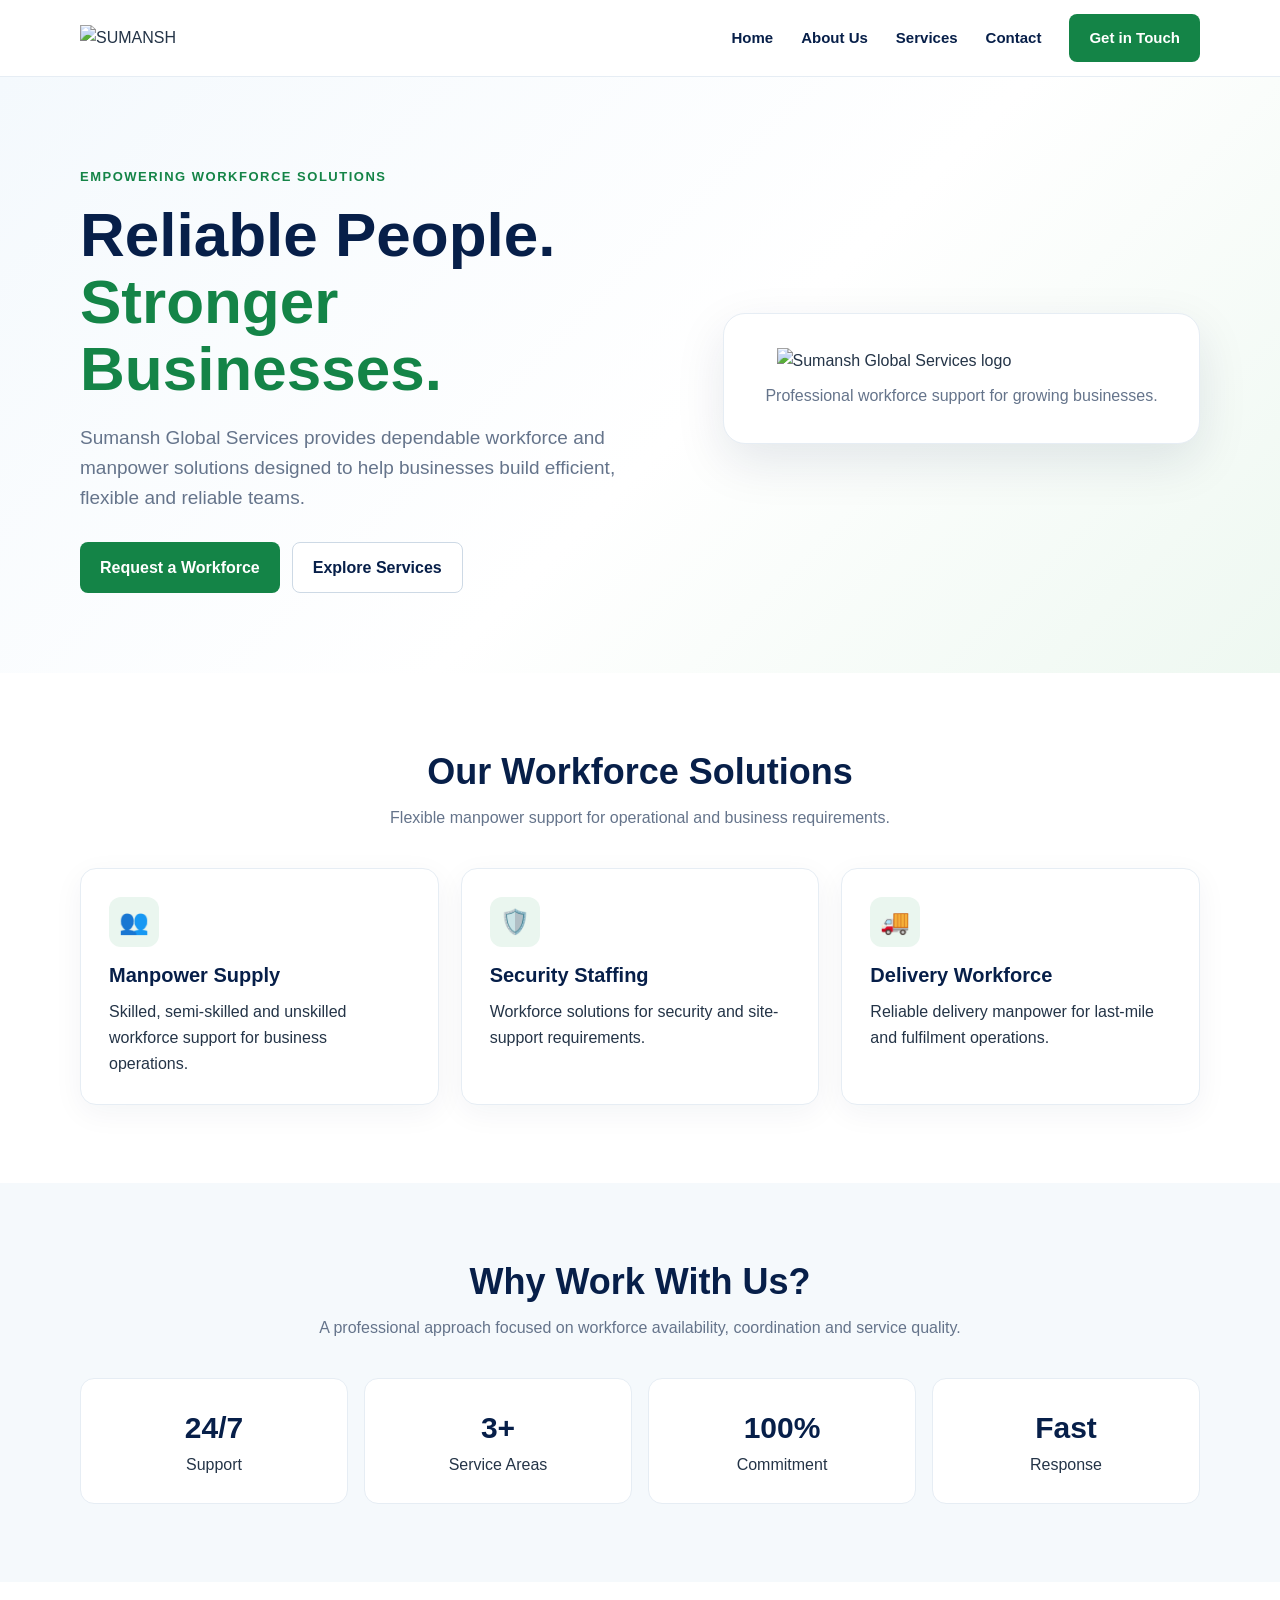
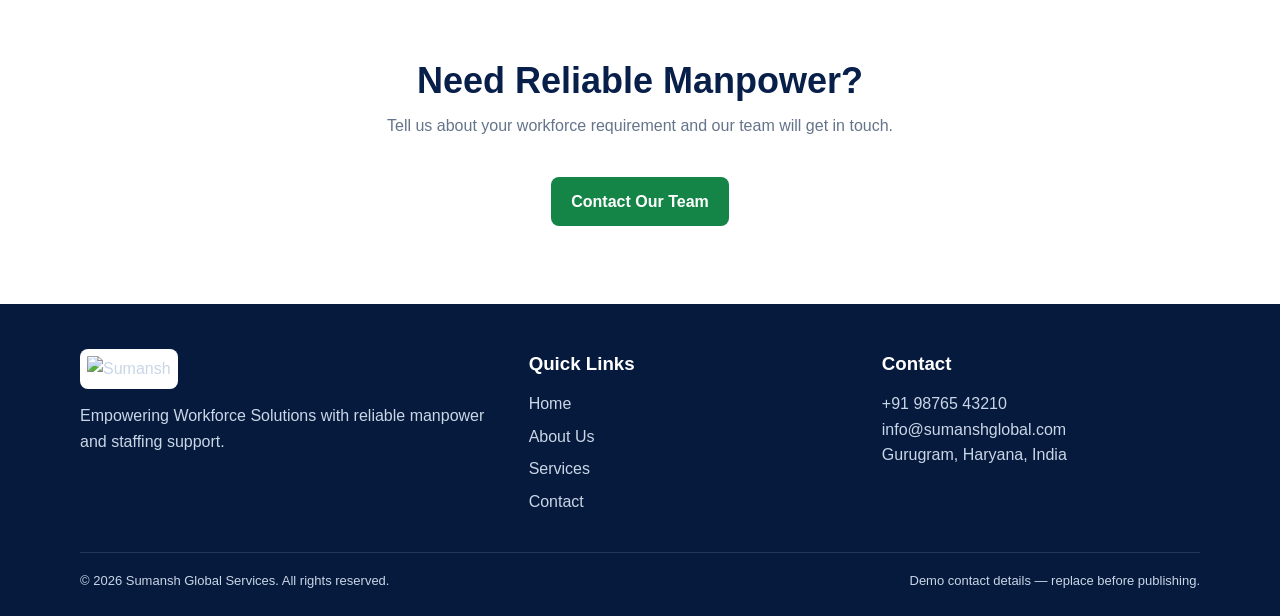
==== index.html @ daa8f9cb "Add files via upload" ====
<!doctype html>
<html lang="en"><head><meta charset="utf-8"><meta name="viewport" content="width=device-width,initial-scale=1">
<title>Home | Sumansh Global Services</title><meta name="description" content="Sumansh Global Services - Empowering Workforce Solutions">
<link rel="stylesheet" href="style.css"></head><body><header>
<div class="container nav">
<a class="brand" href="index.html"><img src="images/logo.png" alt="SUMANSH"></a>
<button class="mobile-toggle" onclick="toggleMenu()">☰</button>
<nav>
<a href="index.html">Home</a>
<a href="about.html">About Us</a>
<a href="services.html">Services</a>
<a href="contact.html">Contact</a>
<a class="btn" href="contact.html">Get in Touch</a>
</nav>
</div>
</header>
<section class="hero"><div class="container hero-grid">
<div><div class="eyebrow">Empowering Workforce Solutions</div>
<h1>Reliable People.<br><span>Stronger Businesses.</span></h1>
<p class="lead">Sumansh Global Services provides dependable workforce and manpower solutions designed to help businesses build efficient, flexible and reliable teams.</p>
<div class="actions"><a class="btn" href="contact.html">Request a Workforce</a><a class="btn btn-outline" href="services.html">Explore Services</a></div></div>
<div class="hero-card"><img src="images/logo.png" alt="Sumansh Global Services logo"><p style="text-align:center;color:#65748b;margin-top:10px">Professional workforce support for growing businesses.</p></div>
</div></section>
<section class="section"><div class="container">
<div class="center"><h2 class="section-title">Our Workforce Solutions</h2><p class="section-subtitle">Flexible manpower support for operational and business requirements.</p></div>
<div class="cards">
<div class="card"><div class="icon">👥</div><h3>Manpower Supply</h3><p>Skilled, semi-skilled and unskilled workforce support for business operations.</p></div>
<div class="card"><div class="icon">🛡️</div><h3>Security Staffing</h3><p>Workforce solutions for security and site-support requirements.</p></div>
<div class="card"><div class="icon">🚚</div><h3>Delivery Workforce</h3><p>Reliable delivery manpower for last-mile and fulfilment operations.</p></div>
</div></div></section>
<section class="section alt"><div class="container"><div class="center"><h2 class="section-title">Why Work With Us?</h2><p class="section-subtitle">A professional approach focused on workforce availability, coordination and service quality.</p></div>
<div class="stats"><div class="stat"><strong>24/7</strong><span>Support</span></div><div class="stat"><strong>3+</strong><span>Service Areas</span></div><div class="stat"><strong>100%</strong><span>Commitment</span></div><div class="stat"><strong>Fast</strong><span>Response</span></div></div></div></section>
<section class="section"><div class="container center"><h2 class="section-title">Need Reliable Manpower?</h2><p class="section-subtitle">Tell us about your workforce requirement and our team will get in touch.</p><a class="btn" href="contact.html">Contact Our Team</a></div></section>
<footer>
<div class="container">
<div class="footer-grid">
<div><img src="images/logo.png" alt="Sumansh" style="width:180px;background:#fff;padding:7px;border-radius:8px"><p style="margin-top:14px">Empowering Workforce Solutions with reliable manpower and staffing support.</p></div>
<div><h3>Quick Links</h3><a href="index.html">Home</a><a href="about.html">About Us</a><a href="services.html">Services</a><a href="contact.html">Contact</a></div>
<div><h3>Contact</h3><p>+91 98765 43210</p><p>info@sumanshglobal.com</p><p>Gurugram, Haryana, India</p></div>
</div>
<div class="copyright">© 2026 Sumansh Global Services. All rights reserved. <span style="float:right">Demo contact details — replace before publishing.</span></div>
</div>
</footer><script src="script.js"></script></body></html>
---- style.css ----
:root{
  --navy:#071f49; --blue:#0877c9; --green:#148447; --light:#f5f9fc;
  --text:#243447; --muted:#65748b; --white:#fff; --line:#e6edf4;
}
*{box-sizing:border-box;margin:0;padding:0}
html{scroll-behavior:smooth}
body{font-family:Inter,Segoe UI,Arial,sans-serif;color:var(--text);background:#fff;line-height:1.6}
a{text-decoration:none;color:inherit}
.container{width:min(1120px,92%);margin:auto}
header{position:sticky;top:0;z-index:20;background:rgba(255,255,255,.96);backdrop-filter:blur(10px);border-bottom:1px solid var(--line)}
.nav{height:76px;display:flex;align-items:center;justify-content:space-between}
.brand img{width:175px;display:block}
nav{display:flex;gap:28px;align-items:center}
nav a{font-weight:600;color:var(--navy);font-size:15px}
nav a:hover,nav a.active{color:var(--green)}
.btn{display:inline-flex;align-items:center;justify-content:center;padding:12px 20px;border-radius:8px;background:var(--green);color:white;font-weight:700;border:0;cursor:pointer}
.btn:hover{filter:brightness(.94)}
.btn-outline{background:white;color:var(--navy);border:1px solid #cdd9e5}
.hero{background:linear-gradient(135deg,#f4f9fd 0%,#fff 55%,#eef8f1 100%);padding:86px 0 80px}
.hero-grid{display:grid;grid-template-columns:1.1fr .9fr;gap:60px;align-items:center}
.eyebrow{display:inline-block;color:var(--green);font-weight:800;letter-spacing:1.5px;text-transform:uppercase;font-size:13px;margin-bottom:14px}
h1{font-size:clamp(38px,5vw,62px);line-height:1.08;color:var(--navy);margin-bottom:20px}
h1 span{color:var(--green)}
.lead{font-size:19px;color:var(--muted);max-width:650px;margin-bottom:28px}
.actions{display:flex;gap:12px;flex-wrap:wrap}
.hero-card{background:#fff;border-radius:22px;padding:34px;box-shadow:0 18px 50px rgba(7,31,73,.10);border:1px solid var(--line)}
.hero-card img{width:100%;max-width:370px;display:block;margin:auto}
.section{padding:78px 0}
.section.alt{background:var(--light)}
.center{text-align:center}
.section-title{font-size:36px;line-height:1.15;color:var(--navy);margin-bottom:12px}
.section-subtitle{color:var(--muted);max-width:700px;margin:0 auto 38px}
.cards{display:grid;grid-template-columns:repeat(3,1fr);gap:22px}
.card{padding:28px;background:#fff;border:1px solid var(--line);border-radius:16px;box-shadow:0 8px 30px rgba(7,31,73,.05)}
.card h3{color:var(--navy);margin:12px 0 8px;font-size:20px}
.icon{width:50px;height:50px;border-radius:12px;background:#eaf6ef;color:var(--green);display:grid;place-items:center;font-size:24px}
.stats{display:grid;grid-template-columns:repeat(4,1fr);gap:16px}
.stat{padding:25px;text-align:center;border:1px solid var(--line);border-radius:14px;background:#fff}
.stat strong{display:block;color:var(--navy);font-size:30px}
.page-hero{padding:65px 0;background:linear-gradient(135deg,#071f49,#0c4e88);color:#fff}
.page-hero h1{color:#fff;font-size:48px;margin-bottom:10px}
.page-hero p{color:#dcecff;max-width:720px}
.two-col{display:grid;grid-template-columns:1fr 1fr;gap:45px;align-items:center}
.two-col img{width:100%;border-radius:20px}
.checks{list-style:none;margin-top:20px}
.checks li{margin:12px 0;padding-left:28px;position:relative}
.checks li:before{content:"✓";position:absolute;left:0;color:var(--green);font-weight:900}
.service-grid{display:grid;grid-template-columns:repeat(2,1fr);gap:24px}
.contact-grid{display:grid;grid-template-columns:.9fr 1.1fr;gap:28px}
.contact-box{padding:30px;border:1px solid var(--line);border-radius:16px}
.contact-item{display:flex;gap:14px;margin:22px 0}
.contact-item b{display:block;color:var(--navy)}
form{display:grid;gap:14px}
input,textarea{width:100%;padding:14px 15px;border:1px solid #cfdbe7;border-radius:8px;font:inherit;outline:none}
input:focus,textarea:focus{border-color:var(--blue);box-shadow:0 0 0 3px rgba(8,119,201,.1)}
textarea{min-height:140px;resize:vertical}
footer{background:#061a3d;color:#c9d6e6;padding:45px 0 25px}
.footer-grid{display:grid;grid-template-columns:1.3fr 1fr 1fr;gap:35px}
footer h3{color:#fff;margin-bottom:12px}
footer a{display:block;margin:7px 0;color:#c9d6e6}
.copyright{border-top:1px solid rgba(255,255,255,.12);margin-top:30px;padding-top:18px;font-size:13px}
.mobile-toggle{display:none;background:none;border:0;font-size:28px;color:var(--navy)}
@media(max-width:800px){
 nav{display:none;position:absolute;top:76px;left:0;right:0;background:#fff;padding:18px 5%;border-bottom:1px solid var(--line);flex-direction:column;align-items:flex-start}
 nav.open{display:flex}.mobile-toggle{display:block}
 .hero{padding:55px 0}.hero-grid,.two-col,.contact-grid{grid-template-columns:1fr}
 .cards,.stats{grid-template-columns:1fr 1fr}.service-grid{grid-template-columns:1fr}
 .footer-grid{grid-template-columns:1fr}.page-hero h1{font-size:38px}
}
@media(max-width:480px){.cards,.stats{grid-template-columns:1fr}.brand img{width:145px}}
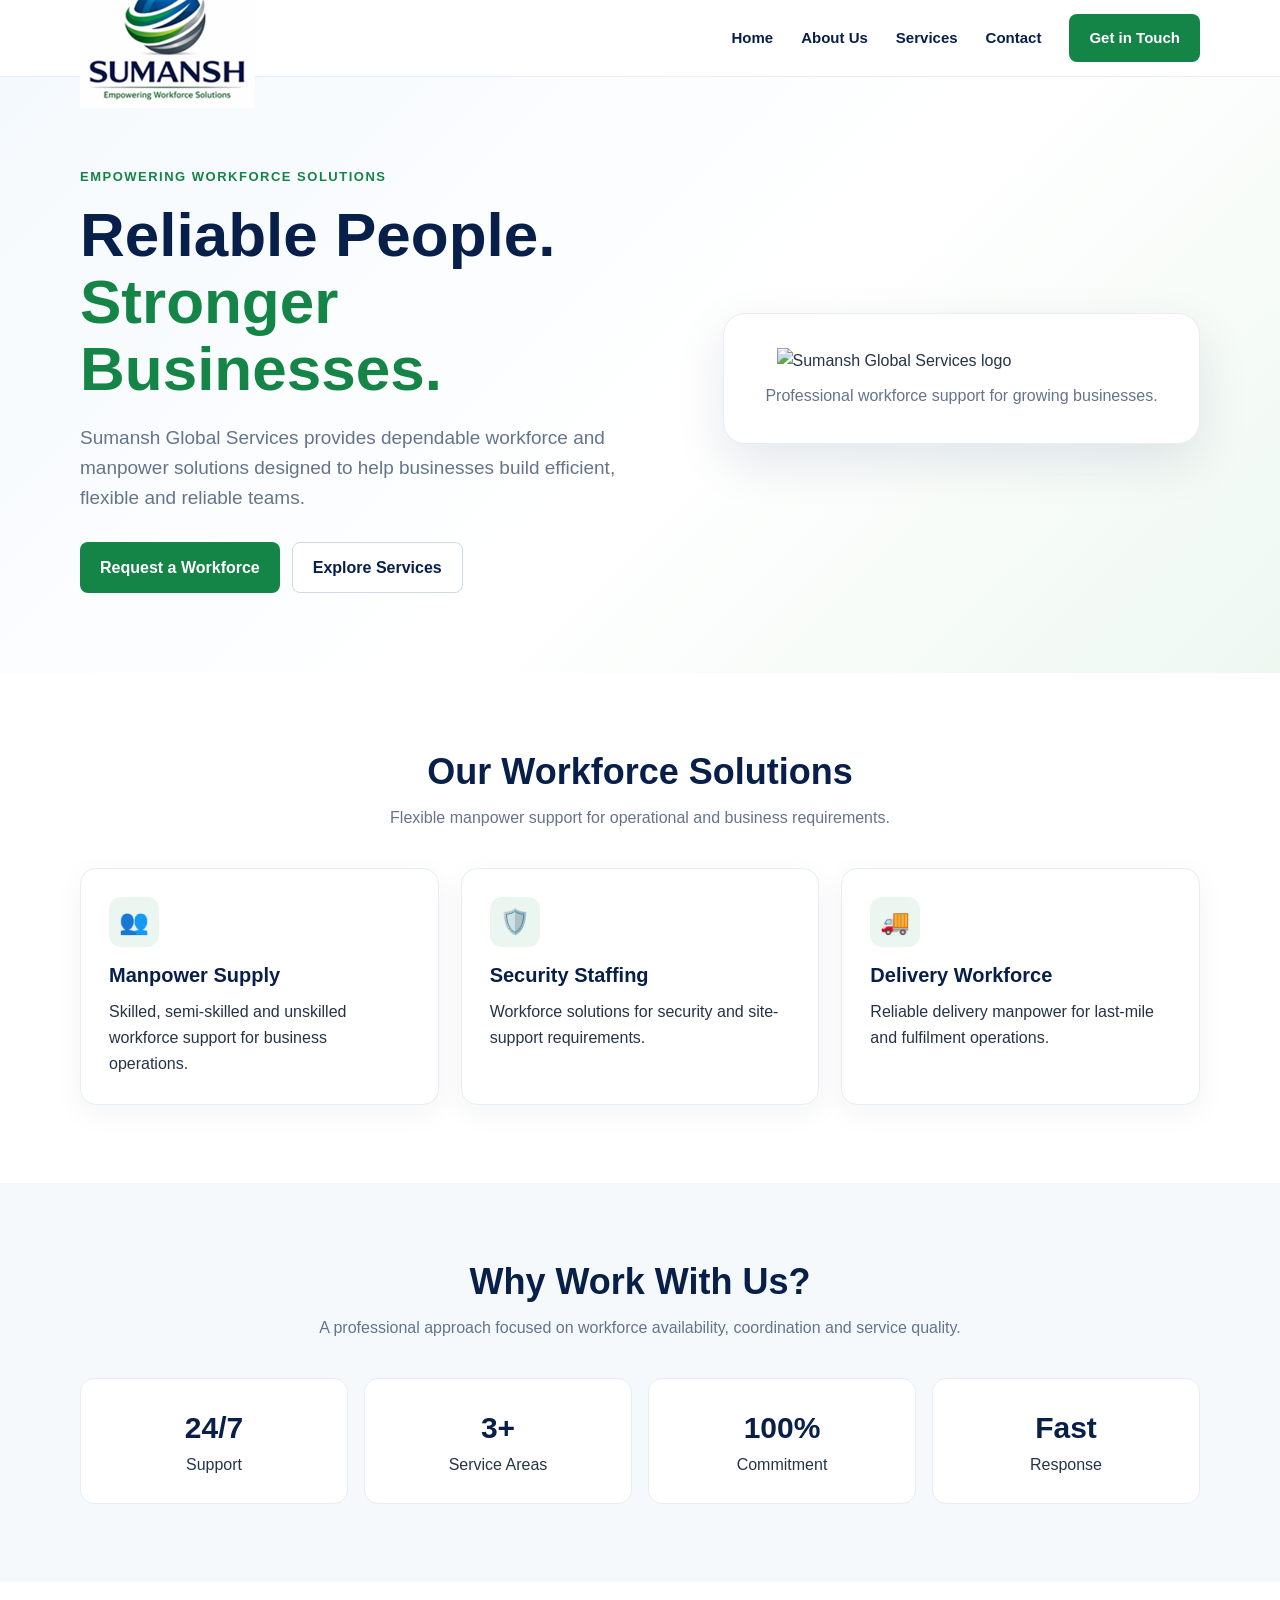
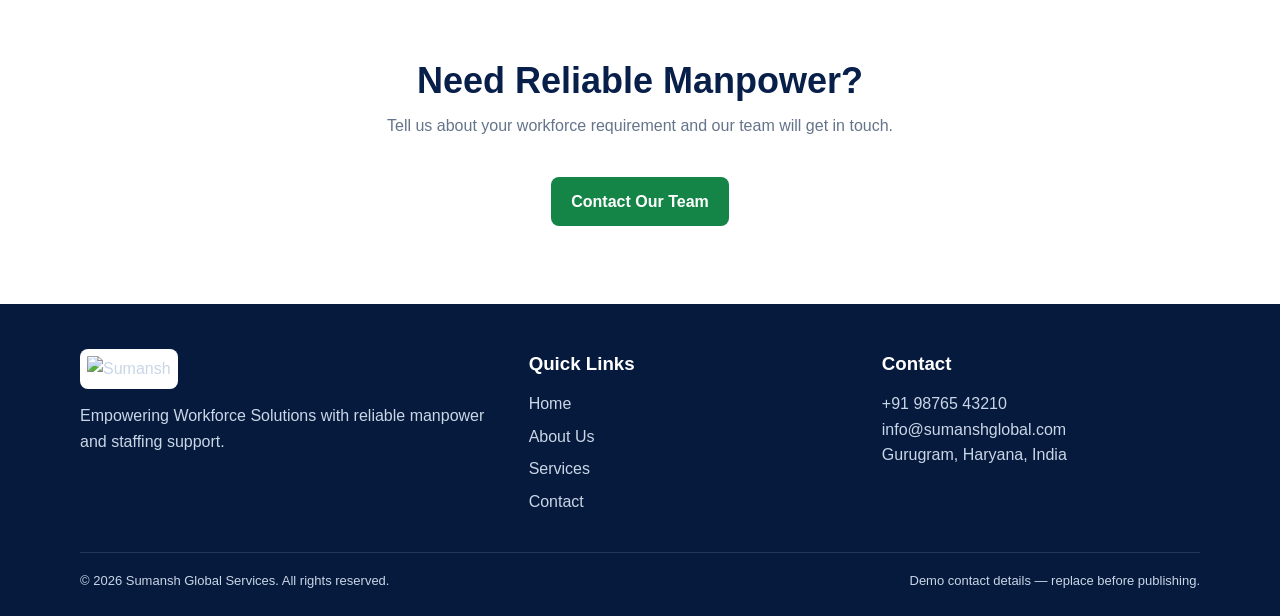
==== commit bcf9e926: "Update logo image source in index.html" ====
--- a/index.html
+++ b/index.html
@@ -3,7 +3,7 @@
 <title>Home | Sumansh Global Services</title><meta name="description" content="Sumansh Global Services - Empowering Workforce Solutions">
 <link rel="stylesheet" href="style.css"></head><body><header>
 <div class="container nav">
-<a class="brand" href="index.html"><img src="images/logo.png" alt="SUMANSH"></a>
+<a class="brand" href="index.html"><img src="/logo.png" alt="SUMANSH"></a>
 <button class="mobile-toggle" onclick="toggleMenu()">☰</button>
 <nav>
 <a href="index.html">Home</a>
@@ -40,4 +40,4 @@
 </div>
 <div class="copyright">© 2026 Sumansh Global Services. All rights reserved. <span style="float:right">Demo contact details — replace before publishing.</span></div>
 </div>
-</footer><script src="script.js"></script></body></html>+</footer><script src="script.js"></script></body></html>
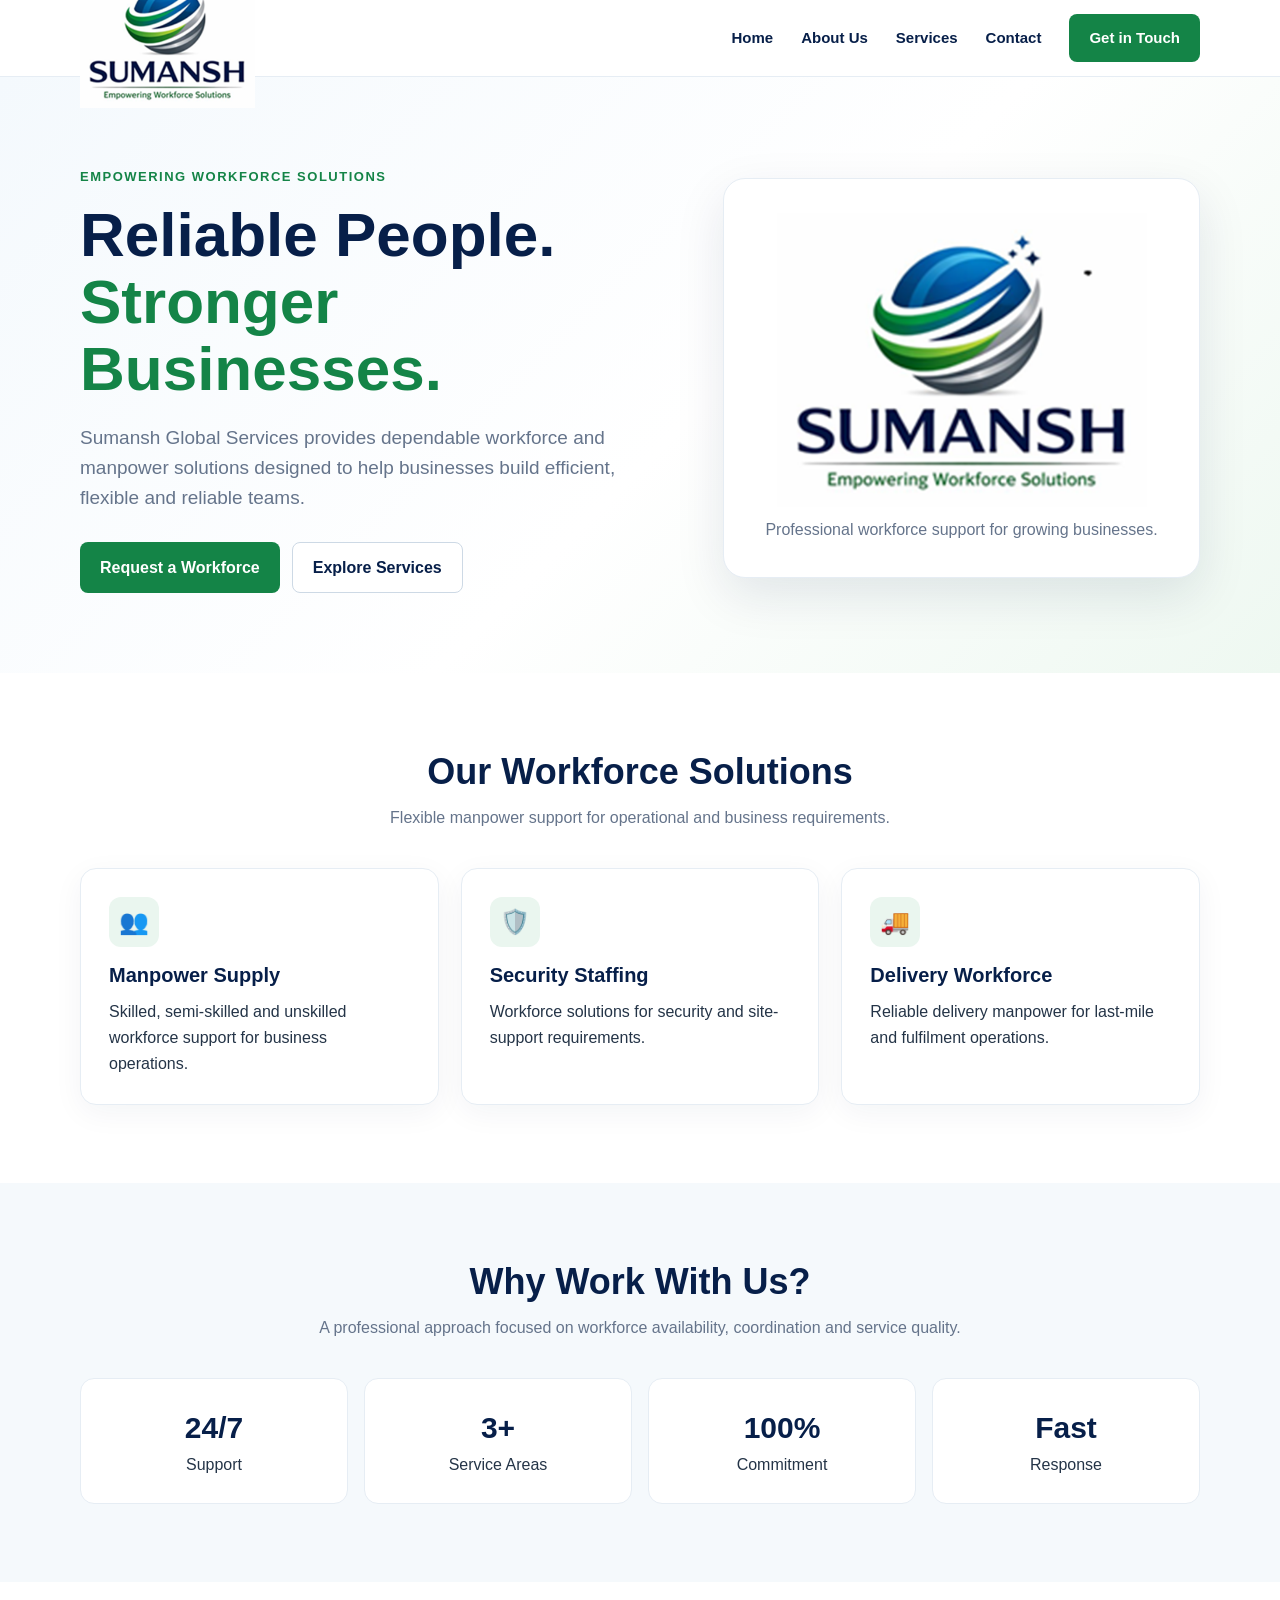
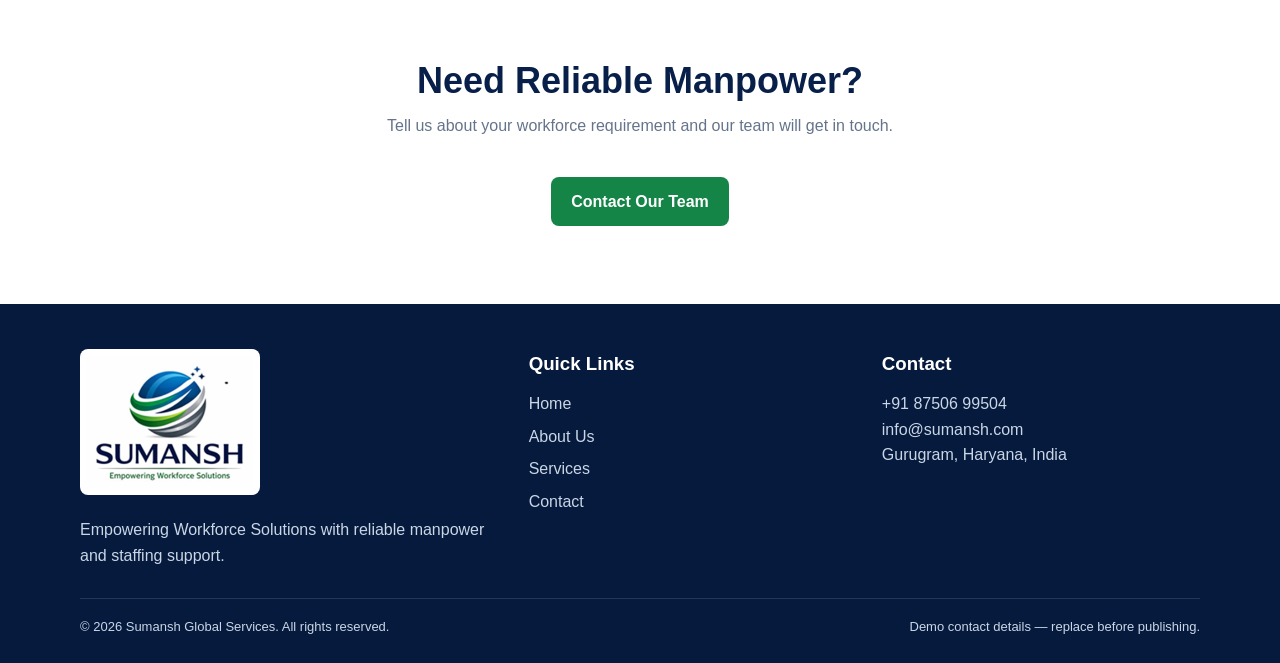
==== commit 3a97b5d1: "Update logo image paths and contact details" ====
--- a/index.html
+++ b/index.html
@@ -3,7 +3,7 @@
 <title>Home | Sumansh Global Services</title><meta name="description" content="Sumansh Global Services - Empowering Workforce Solutions">
 <link rel="stylesheet" href="style.css"></head><body><header>
 <div class="container nav">
-<a class="brand" href="index.html"><img src="/logo.png" alt="SUMANSH"></a>
+<a class="brand" href="index.html"><img src="logo.png" alt="SUMANSH"></a>
 <button class="mobile-toggle" onclick="toggleMenu()">☰</button>
 <nav>
 <a href="index.html">Home</a>
@@ -19,7 +19,7 @@
 <h1>Reliable People.<br><span>Stronger Businesses.</span></h1>
 <p class="lead">Sumansh Global Services provides dependable workforce and manpower solutions designed to help businesses build efficient, flexible and reliable teams.</p>
 <div class="actions"><a class="btn" href="contact.html">Request a Workforce</a><a class="btn btn-outline" href="services.html">Explore Services</a></div></div>
-<div class="hero-card"><img src="images/logo.png" alt="Sumansh Global Services logo"><p style="text-align:center;color:#65748b;margin-top:10px">Professional workforce support for growing businesses.</p></div>
+<div class="hero-card"><img src="logo.png" alt="Sumansh Global Services "><p style="text-align:center;color:#65748b;margin-top:10px">Professional workforce support for growing businesses.</p></div>
 </div></section>
 <section class="section"><div class="container">
 <div class="center"><h2 class="section-title">Our Workforce Solutions</h2><p class="section-subtitle">Flexible manpower support for operational and business requirements.</p></div>
@@ -34,9 +34,9 @@
 <footer>
 <div class="container">
 <div class="footer-grid">
-<div><img src="images/logo.png" alt="Sumansh" style="width:180px;background:#fff;padding:7px;border-radius:8px"><p style="margin-top:14px">Empowering Workforce Solutions with reliable manpower and staffing support.</p></div>
+<div><img src="logo.png" alt="Sumansh" style="width:180px;background:#fff;padding:7px;border-radius:8px"><p style="margin-top:14px">Empowering Workforce Solutions with reliable manpower and staffing support.</p></div>
 <div><h3>Quick Links</h3><a href="index.html">Home</a><a href="about.html">About Us</a><a href="services.html">Services</a><a href="contact.html">Contact</a></div>
-<div><h3>Contact</h3><p>+91 98765 43210</p><p>info@sumanshglobal.com</p><p>Gurugram, Haryana, India</p></div>
+<div><h3>Contact</h3><p>+91 87506 99504</p><p>info@sumansh.com</p><p>Gurugram, Haryana, India</p></div>
 </div>
 <div class="copyright">© 2026 Sumansh Global Services. All rights reserved. <span style="float:right">Demo contact details — replace before publishing.</span></div>
 </div>
